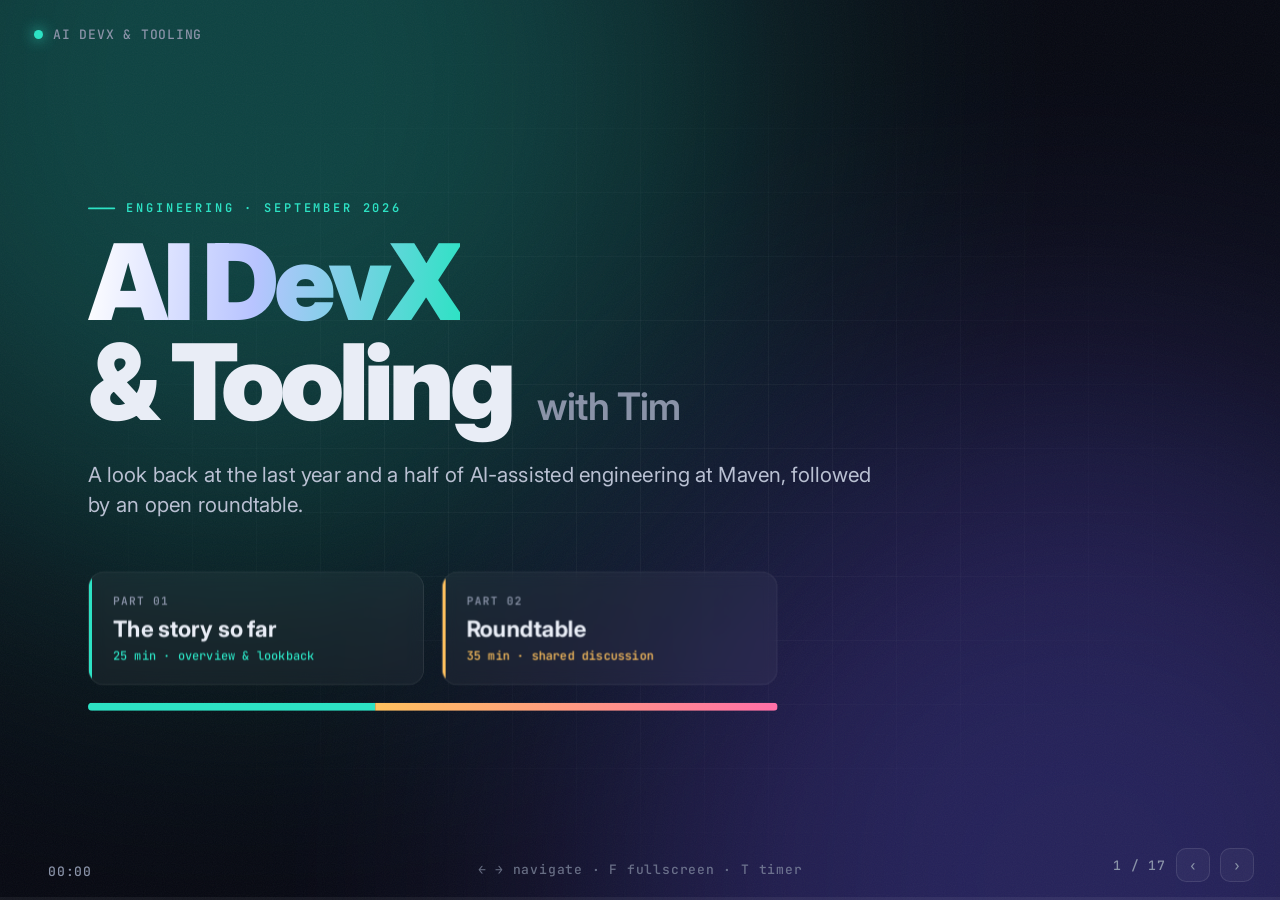
==== AI_Tooling.html @ becac77b "Deck" ====
<!doctype html>
<html lang="en">
<head>
<meta charset="utf-8">
<meta name="viewport" content="width=device-width,initial-scale=1">
<title>AI DevX &amp; Tooling with Tim</title>
<link rel="preconnect" href="https://fonts.googleapis.com">
<link rel="preconnect" href="https://fonts.gstatic.com" crossorigin>
<link href="https://fonts.googleapis.com/css2?family=Inter:wght@400;500;600;700;800;900&family=JetBrains+Mono:wght@400;500;700&display=swap" rel="stylesheet">
<style>
:root{
  --bg:#070912;--panel:rgba(255,255,255,.045);--panel2:rgba(255,255,255,.07);--line:rgba(255,255,255,.1);
  --text:#e9edf6;--muted:#8a93a8;--teal:#2de2c4;--violet:#9d8cff;--amber:#ffc15e;--pink:#ff6fa8;--green:#4ade80;--red:#f87171;
  --mono:'JetBrains Mono',ui-monospace,monospace;
}
*{box-sizing:border-box;margin:0;padding:0}
html,body{height:100%;background:var(--bg);color:var(--text);font-family:Inter,system-ui,sans-serif;overflow:hidden;-webkit-font-smoothing:antialiased}
button{font:inherit;color:inherit;cursor:pointer}

/* ---------- background ---------- */
.bg{position:fixed;inset:0;overflow:hidden;z-index:0;pointer-events:none}
.blob{position:absolute;width:1000px;height:1000px;border-radius:50%;filter:blur(140px);opacity:.3;transition:opacity 1.4s ease}
.b1{top:-420px;left:-260px;background:#1fc8b0;animation:drift1 26s ease-in-out infinite alternate}
.b2{bottom:-480px;right:-300px;background:#6d5cff;animation:drift2 30s ease-in-out infinite alternate}
.b3{top:-420px;right:-260px;background:#ff9f45;opacity:0;animation:drift2 26s ease-in-out infinite alternate}
.b4{bottom:-480px;left:-300px;background:#ff4f93;opacity:0;animation:drift1 30s ease-in-out infinite alternate}
body[data-section=roundtable] .b1,body[data-section=roundtable] .b2{opacity:0}
body[data-section=roundtable] .b3,body[data-section=roundtable] .b4{opacity:.26}
@keyframes drift1{to{transform:translate(260px,180px) scale(1.15)}}
@keyframes drift2{to{transform:translate(-240px,-160px) scale(1.1)}}
.gridbg{position:absolute;inset:0;background-image:linear-gradient(rgba(255,255,255,.035) 1px,transparent 1px),linear-gradient(90deg,rgba(255,255,255,.035) 1px,transparent 1px);background-size:64px 64px;-webkit-mask-image:radial-gradient(ellipse at center,#000 20%,transparent 75%);mask-image:radial-gradient(ellipse at center,#000 20%,transparent 75%)}
.noise{position:absolute;inset:0;opacity:.05;background-image:url("data:image/svg+xml;utf8,<svg xmlns='http://www.w3.org/2000/svg' width='160' height='160'><filter id='n'><feTurbulence type='fractalNoise' baseFrequency='.9' numOctaves='3'/></filter><rect width='100%' height='100%' filter='url(%23n)'/></svg>")}

/* ---------- stage ---------- */
.stage{position:fixed;left:50%;top:50%;width:1600px;height:900px;transform-origin:center;z-index:1}
.slide{position:absolute;inset:0;padding:96px 110px 80px;display:flex;flex-direction:column;opacity:0;pointer-events:none;transform:translateX(50px);transition:opacity .6s ease,transform .7s cubic-bezier(.2,.7,.2,1)}
.slide.past{transform:translateX(-50px)}
.slide.active{opacity:1;pointer-events:auto;transform:none}
.r{opacity:0;transform:translateY(22px);transition:opacity .7s ease,transform .8s cubic-bezier(.2,.7,.2,1);transition-delay:calc(var(--i,0) * 90ms + 120ms)}
.slide.active .r{opacity:1;transform:none}

/* ---------- type ---------- */
.eyebrow{font:600 15px/1 var(--mono);letter-spacing:.22em;text-transform:uppercase;color:var(--teal);margin-bottom:22px;display:flex;align-items:center;gap:14px}
.eyebrow::before{content:"";width:34px;height:2px;background:currentColor;border-radius:2px}
body[data-section=roundtable] .eyebrow{color:var(--amber)}
h1{font-size:132px;font-weight:900;letter-spacing:-.045em;line-height:.95}
h2{font-size:62px;font-weight:800;letter-spacing:-.035em;line-height:1.02}
h3{font-size:24px;font-weight:700;letter-spacing:-.015em;line-height:1.25}
.grad{background:linear-gradient(95deg,#fff 0%,#b8c4ff 45%,var(--teal) 100%);-webkit-background-clip:text;background-clip:text;color:transparent}
.grad-warm{background:linear-gradient(95deg,#fff 0%,#ffd39a 45%,var(--pink) 100%);-webkit-background-clip:text;background-clip:text;color:transparent}
.lede{font-size:26px;line-height:1.45;color:#b9c0d2;max-width:980px}
.muted{color:var(--muted)}
code{font-family:var(--mono);font-size:.88em;background:rgba(45,226,196,.1);color:#9ff5e6;padding:2px 7px;border-radius:6px}
.head{display:flex;justify-content:space-between;align-items:flex-end;gap:40px;margin-bottom:36px}

/* ---------- chrome ---------- */
.chrome{position:fixed;z-index:5;font:500 13px var(--mono);color:var(--muted);letter-spacing:.06em}
.brand{top:26px;left:34px;display:flex;align-items:center;gap:10px}
.brand i{width:9px;height:9px;border-radius:50%;background:var(--teal);box-shadow:0 0 14px var(--teal)}
body[data-section=roundtable] .brand i{background:var(--amber);box-shadow:0 0 14px var(--amber)}
.pill{top:20px;right:30px;padding:8px 14px;border:1px solid var(--line);border-radius:999px;background:rgba(7,9,18,.5);backdrop-filter:blur(8px);transition:opacity .4s}
body[data-section=intro] .pill{opacity:0}
.progress{left:0;right:0;bottom:0;height:3px;background:rgba(255,255,255,.06)}
.progress b{display:block;height:100%;width:0;background:linear-gradient(90deg,var(--teal),var(--violet));transition:width .6s cubic-bezier(.2,.7,.2,1)}
body[data-section=roundtable] .progress b{background:linear-gradient(90deg,var(--amber),var(--pink))}
.nav{right:26px;bottom:18px;display:flex;align-items:center;gap:10px}
.nav button{width:34px;height:34px;border-radius:10px;border:1px solid var(--line);background:rgba(255,255,255,.04);display:grid;place-items:center;transition:background .2s}
.nav button:hover{background:rgba(255,255,255,.12)}
.timer{left:30px;bottom:20px;display:flex;align-items:center;gap:10px;cursor:pointer;user-select:none}
.timer .dot{width:8px;height:8px;border-radius:50%;background:#555}
.timer.running .dot{background:var(--green);box-shadow:0 0 10px var(--green);animation:pulse 1.6s infinite}
.timer.over{color:var(--amber)}
@keyframes pulse{50%{opacity:.35}}
.hint{left:50%;bottom:22px;transform:translateX(-50%);opacity:.7;transition:opacity .6s}
.hint.gone{opacity:0}
.toast{left:50%;top:26px;transform:translate(-50%,-20px);opacity:0;background:#141a2c;border:1px solid var(--line);padding:10px 18px;border-radius:12px;color:var(--text);transition:.35s;pointer-events:none}
.toast.show{opacity:1;transform:translate(-50%,0)}

/* ---------- title ---------- */
.title{justify-content:center}
.title h1{margin-bottom:34px}
.title h1 .with{font-size:.36em;font-weight:600;letter-spacing:-.02em;color:var(--muted);margin-left:14px;white-space:nowrap}
.agenda{display:flex;gap:22px;margin-top:64px}
.agenda .item{flex:0 0 420px;padding:26px 30px;border:1px solid var(--line);border-radius:20px;background:var(--panel);backdrop-filter:blur(10px);position:relative;overflow:hidden}
.agenda .item::after{content:"";position:absolute;left:0;top:0;bottom:0;width:4px;background:var(--teal)}
.agenda .item.warm::after{background:var(--amber)}
.agenda .n{font:600 14px var(--mono);color:var(--muted);letter-spacing:.14em}
.agenda .t{font-size:28px;font-weight:700;margin:10px 0 6px}
.agenda .d{font:500 15px var(--mono);color:var(--teal)}
.agenda .warm .d{color:var(--amber)}
.bar15{display:flex;height:10px;border-radius:99px;overflow:hidden;width:862px;margin-top:22px}
.bar15 span:first-child{flex:25;background:var(--teal)}
.bar15 span:last-child{flex:35;background:linear-gradient(90deg,var(--amber),var(--pink))}

/* ---------- section divider ---------- */
.divider{justify-content:center}
.divider .big{font-size:300px;font-weight:900;letter-spacing:-.06em;line-height:.8;color:transparent;-webkit-text-stroke:2px rgba(255,255,255,.18);position:absolute;right:100px;bottom:70px}
.divider h2{font-size:108px}
.divider .dur{margin-top:30px;display:inline-flex;align-items:center;gap:12px;font:600 18px var(--mono);padding:12px 20px;border-radius:999px;border:1px solid var(--line);background:var(--panel);width:max-content}

/* ---------- timeline ---------- */
.legend{display:flex;gap:26px;font:500 15px var(--mono);color:var(--muted)}
.legend span{display:flex;align-items:center;gap:9px;white-space:nowrap}
.legend i{width:11px;height:11px;border-radius:50%}
.tl{position:relative;height:600px;margin-top:0}
.tl .axis{position:absolute;left:0;right:0;top:300px;height:2px;background:linear-gradient(90deg,var(--teal),var(--violet) 55%,var(--pink));transform:scaleX(0);transform-origin:left;transition:transform 1.4s cubic-bezier(.4,.1,.2,1) .2s;border-radius:2px}
.slide.active .tl .axis{transform:scaleX(1)}
.tl .ev{position:absolute;top:300px;width:0;height:0}
.tl .ev .pt{position:absolute;left:-8px;top:-7px;width:16px;height:16px;border-radius:50%;background:var(--bg);border:3px solid var(--c);box-shadow:0 0 18px var(--c);transform:scale(0);transition:transform .45s cubic-bezier(.3,1.6,.5,1);transition-delay:calc(var(--i)*100ms + 400ms)}
.tl .ev .stem{position:absolute;left:0;width:1px;background:linear-gradient(var(--c),transparent);opacity:0;transition:opacity .4s;transition-delay:calc(var(--i)*100ms + 500ms)}
.tl .ev.up .stem{bottom:8px;background:linear-gradient(transparent,var(--c))}
.tl .ev.down .stem{top:8px}
.tl .card{position:absolute;left:-118px;width:236px;padding:14px 16px;border-radius:14px;background:rgba(13,17,32,.85);border:1px solid var(--line);border-top:2px solid var(--c);opacity:0;transform:translateY(var(--dy));transition:opacity .5s,transform .6s cubic-bezier(.2,.7,.2,1);transition-delay:calc(var(--i)*100ms + 520ms)}
.tl .ev.maven .card{background:linear-gradient(180deg,rgba(45,226,196,.12),rgba(13,17,32,.9));}
.tl .ev.up{--dy:12px}.tl .ev.down{--dy:-12px}
.tl .card .dt{font:500 13px var(--mono);color:var(--c);margin-bottom:6px}
.tl .card .lb{font-size:17px;font-weight:600;line-height:1.3}
.tl .card .sb{font-size:14px;color:var(--muted);margin-top:3px}
.slide.active .tl .pt{transform:scale(1)}
.slide.active .tl .stem{opacity:.8}
.slide.active .tl .card{opacity:1;transform:none}
.tl .yr{position:absolute;top:312px;font:700 14px var(--mono);color:var(--muted);letter-spacing:.1em;opacity:0;transition:opacity .6s 1.2s}
.slide.active .tl .yr{opacity:1}
.tl .yrsep{position:absolute;top:282px;width:2px;height:38px;background:rgba(255,255,255,.35);opacity:0;transition:opacity .6s 1.2s}
.slide.active .tl .yrsep{opacity:1}

/* ---------- stats ---------- */
.stats{display:grid;grid-template-columns:repeat(4,1fr);gap:22px}
.stat{padding:30px 28px 26px;border-radius:22px;background:var(--panel);border:1px solid var(--line);position:relative;overflow:hidden}
.stat::before{content:"";position:absolute;inset:-1px;border-radius:22px;padding:1px;background:linear-gradient(140deg,var(--c,var(--teal)),transparent 45%);-webkit-mask:linear-gradient(#000 0 0) content-box,linear-gradient(#000 0 0);-webkit-mask-composite:xor;mask-composite:exclude;pointer-events:none}
.stat .num{font-size:100px;font-weight:900;letter-spacing:-.05em;line-height:1;color:var(--c,var(--teal))}
.stat .num small{font-size:.55em;font-weight:800;margin-left:2px}
.stat .lbl{font-size:23px;font-weight:600;margin-top:14px;line-height:1.25}
.stat .src{font:500 14px var(--mono);color:var(--muted);margin-top:16px}
.stat.hero{grid-column:span 2;display:flex;flex-direction:column;justify-content:center}
.stat.hero .num{font-size:170px}
.quote{grid-column:span 2;padding:34px 36px;border-radius:22px;background:linear-gradient(135deg,rgba(157,140,255,.16),rgba(45,226,196,.08));border:1px solid rgba(157,140,255,.3);display:flex;flex-direction:column;justify-content:center}
.quote p{font-size:30px;white-space:nowrap;font-weight:700;line-height:1.2;letter-spacing:-.02em}
.quote .src{font:500 14px var(--mono);color:var(--muted);margin-top:16px}

/* ---------- charts ---------- */
.charts{display:grid;grid-template-columns:1fr 1fr;gap:24px;flex:1;min-height:0}
.panel{border-radius:22px;background:var(--panel);border:1px solid var(--line);padding:24px 26px 12px;display:flex;flex-direction:column;min-height:0}
.panel h4{font-size:20px;font-weight:700;display:flex;justify-content:space-between;align-items:center}
.panel h4 .legend{font-size:13px;gap:16px}
.panel svg{width:100%;flex:1;min-height:0;overflow:visible}
.gridline{stroke:rgba(255,255,255,.07)}
.tick{fill:var(--muted);font:500 14px Inter}
.tick.now{fill:#fff;font-weight:700}
.sub{font:600 14px var(--mono);fill:var(--muted)}
.sub.up{fill:var(--green)}.sub.down{fill:var(--red)}.sub.hot{fill:var(--amber)}
.val{fill:#dfe5f2;font:600 13px var(--mono);opacity:0;transition:opacity .5s;transition-delay:calc(var(--d,0ms) + 900ms)}
.slide.active .val{opacity:1}
.bar{transform-box:fill-box;transform-origin:bottom;transform:scaleY(0);transition:transform 1s cubic-bezier(.2,.7,.2,1);transition-delay:calc(var(--d,0ms) + 250ms)}
.slide.active .bar{transform:scaleY(1)}
.line{fill:none;stroke-width:3.5;stroke-linecap:round;stroke-linejoin:round;stroke-dasharray:1;stroke-dashoffset:1;transition:stroke-dashoffset 1.8s cubic-bezier(.4,.1,.2,1) .3s;filter:drop-shadow(0 0 8px currentColor)}
.slide.active .line{stroke-dashoffset:0}
.dot{opacity:0;transition:opacity .4s;transition-delay:calc(var(--d,0ms) + 400ms)}
.slide.active .dot{opacity:1}
.mark{stroke:rgba(255,193,94,.55);stroke-dasharray:4 5}
.markdot{fill:#1d1a12;stroke:var(--amber);stroke-width:1.5}
.marknum{fill:var(--amber);font:700 13px var(--mono)}
.notes{display:flex;flex-wrap:wrap;gap:10px 28px;margin-top:18px;font-size:15px;color:#aeb6c8}
.notes b{display:inline-grid;place-items:center;width:22px;height:22px;border-radius:50%;border:1.5px solid var(--amber);color:var(--amber);font:700 12px var(--mono);margin-right:8px}

/* ---------- tables ---------- */
table{width:100%;border-collapse:separate;border-spacing:0;font-size:17px}
th{font:600 12.5px var(--mono);text-transform:uppercase;letter-spacing:.08em;color:var(--muted);text-align:right;padding:0 14px 14px;vertical-align:bottom;line-height:1.35}
th:first-child,td:first-child{text-align:left}
td{padding:11px 14px;text-align:right;font-family:var(--mono);font-size:16px;border-top:1px solid rgba(255,255,255,.06);position:relative}
td .h{position:absolute;inset:3px 4px;border-radius:7px;background:var(--hc);opacity:var(--ho);z-index:-1}
tbody tr{opacity:0;transform:translateX(-12px);transition:.5s;transition-delay:calc(var(--i)*55ms + 300ms)}
.slide.active tbody tr{opacity:1;transform:none}
tbody tr:last-child td{font-weight:700;color:#fff}
tbody tr:hover td{background:rgba(255,255,255,.035)}
.tag{font:600 11px var(--mono);padding:3px 8px;border-radius:99px;margin-left:10px;background:rgba(255,193,94,.14);color:var(--amber);white-space:nowrap}
.tbl{isolation:isolate}
.foot{margin-top:18px;font-size:15px;color:var(--muted);line-height:1.6}
.foot sup,th sup{color:var(--teal)}
.pos{color:var(--green)}.neg{color:var(--red)}

/* ---------- pillars ---------- */
.pillars{display:grid;grid-template-columns:repeat(3,1fr);gap:24px;flex:1}
.pillar{border-radius:24px;padding:34px 32px;background:var(--panel);border:1px solid var(--line);position:relative;overflow:hidden}
.pillar .ic{width:58px;height:58px;border-radius:16px;display:grid;place-items:center;background:color-mix(in srgb,var(--c) 16%,transparent);color:var(--c);margin-bottom:24px}
.pillar .pn{position:absolute;top:22px;right:28px;font:800 64px Inter;letter-spacing:-.04em;color:rgba(255,255,255,.05)}
.pillar h3{font-size:27px;margin-bottom:22px;min-height:68px}
.pillar ul{list-style:none;display:flex;flex-direction:column;gap:16px}
.pillar li{font-size:19px;line-height:1.45;color:#c3cadb;padding-left:26px;position:relative}
.pillar li::before{content:"";position:absolute;left:2px;top:10px;width:9px;height:9px;border-radius:3px;background:var(--c);transform:rotate(45deg)}
.pillar::after{content:"";position:absolute;left:0;right:0;top:0;height:3px;background:var(--c)}

/* ---------- next ---------- */
.next{display:grid;grid-template-columns:1.05fr 1fr 1fr;gap:24px;min-height:440px;margin-top:20px}
.ncard{border-radius:24px;padding:34px 32px;background:var(--panel);border:1px solid var(--line);display:flex;flex-direction:column;position:relative;overflow:hidden}
.ncard .k{font:600 13px var(--mono);letter-spacing:.16em;text-transform:uppercase;color:var(--c)}
.ncard h3{font-size:31px;margin:14px 0 18px}
.ncard p{font-size:19px;line-height:1.5;color:#c3cadb}
.chips{display:flex;flex-wrap:wrap;gap:10px;margin-top:22px}
.chip{font-size:15px;padding:8px 13px;border-radius:99px;background:rgba(255,255,255,.06);border:1px solid var(--line)}
.ncard .glow{position:absolute;width:320px;height:320px;border-radius:50%;background:var(--c);filter:blur(110px);opacity:.16;right:-120px;bottom:-140px}
.ask{margin-top:auto;padding:16px 18px;border-radius:14px;background:rgba(255,193,94,.1);border:1px dashed rgba(255,193,94,.5);font-size:16px;color:#ffdca3;display:flex;gap:12px;align-items:center}

/* ---------- workflow ---------- */
.wf{position:relative;height:560px;margin-top:4px}
.wf svg{position:absolute;inset:0;overflow:visible;opacity:0;transition:opacity .8s ease .7s}
.slide.active .wf svg{opacity:1}
.wf .flow{fill:none;stroke-width:2.5;stroke-dasharray:7 8;animation:flow 1s linear infinite}
@keyframes flow{to{stroke-dashoffset:-15}}
.wf .region{position:absolute;left:450px;top:22px;width:462px;height:390px;border:1.5px dashed rgba(45,226,196,.4);border-radius:28px;background:rgba(45,226,196,.04)}
.wf .region .rl{position:absolute;top:-14px;left:24px;font:600 12px var(--mono);letter-spacing:.12em;text-transform:uppercase;color:var(--teal);background:#0a1517;border:1px solid rgba(45,226,196,.4);padding:5px 11px;border-radius:99px}
.wf .node{position:absolute;width:190px;height:180px;padding:18px;border-radius:18px;background:rgba(13,17,32,.94);border:1px solid var(--line);border-top:3px solid var(--c);box-shadow:0 10px 40px -10px color-mix(in srgb,var(--c) 35%,transparent)}
.wf .node .k{font:600 12px var(--mono);letter-spacing:.14em;color:var(--c)}
.wf .node h3{font-size:24px;margin:6px 0}
.wf .node p{font-size:14.5px;color:#aeb6c8;line-height:1.4}
.wf .node .badge{position:absolute;top:-13px;right:14px;font:600 11px var(--mono);padding:4px 9px;border-radius:99px;background:#1d1a12;border:1px solid var(--amber);color:var(--amber)}
.wf .spec{width:170px;border-top-width:1px;border-radius:12px 34px 12px 12px;background:linear-gradient(160deg,rgba(157,140,255,.18),rgba(13,17,32,.94) 60%)}
.wf .iter{width:190px;height:74px;border-radius:999px;padding:12px 22px;text-align:center;border-top-width:1px;border-color:rgba(255,193,94,.5)}
.wf .iter h3{font-size:21px;margin:3px 0 0}
.wf .fb{position:absolute;top:490px;left:680px;transform:translateX(-50%);font:600 13px var(--mono);color:var(--amber);background:#15110a;border:1px solid rgba(255,193,94,.4);padding:6px 13px;border-radius:99px;white-space:nowrap}
.wf .fb.r{transform:translate(-50%,22px)}
.slide.active .wf .fb.r{transform:translateX(-50%)}

/* ---------- garbage in, garbage out ---------- */
.gigo{display:flex;flex-direction:column;gap:28px;margin-top:20px}
.gigo .row{display:grid;grid-template-columns:230px 1fr 110px 1fr 110px 1fr;align-items:center;padding:44px 36px;border-radius:24px;border:1px solid color-mix(in srgb,var(--c) 35%,transparent);background:linear-gradient(90deg,color-mix(in srgb,var(--c) 11%,transparent),rgba(255,255,255,.02) 60%)}
.gigo .lab{font:600 13px var(--mono);letter-spacing:.14em;text-transform:uppercase;color:var(--c)}
.gigo .lab b{display:block;font:800 30px Inter;letter-spacing:-.02em;color:var(--text);text-transform:none;margin-top:8px}
.gigo .em{text-align:center}
.gigo .em span{font-size:112px;line-height:1;display:inline-block}
.gigo .em small{display:block;font:500 15px var(--mono);color:#aeb6c8;margin-top:12px}
.gigo .bot span{animation:bob 2.2s ease-in-out infinite}
.gigo .row.good .out span{animation:launch 2.4s ease-in-out infinite}
.gigo .row.bad .out span{animation:wobble 2.6s ease-in-out infinite}
@keyframes bob{50%{transform:translateY(-10px)}}
@keyframes launch{0%,100%{transform:translate(0,0) rotate(0)}50%{transform:translate(8px,-14px) rotate(-6deg)}}
@keyframes wobble{0%,100%{transform:rotate(0)}25%{transform:rotate(-7deg)}75%{transform:rotate(7deg)}}
.gigo .arr{height:3px;margin:0 14px 34px;position:relative;background:repeating-linear-gradient(90deg,var(--c) 0 8px,transparent 8px 16px);background-size:16px 3px;animation:march .6s linear infinite}
.gigo .arr::after{content:"";position:absolute;right:-4px;top:-6px;border:7.5px solid transparent;border-left:11px solid var(--c);border-right:0}
@keyframes march{to{background-position:16px 0}}

/* ---------- poll ---------- */
.poll{justify-content:center}
.hand{font-size:120px;display:inline-block;transform-origin:70% 90%;animation:wave 2.4s ease-in-out infinite}
@keyframes wave{0%,60%,100%{transform:rotate(0)}10%,30%{transform:rotate(14deg)}20%,40%{transform:rotate(-8deg)}}
.poll h2{font-size:84px;margin-top:24px;max-width:1250px}

/* ---------- tools ---------- */
.tools{display:grid;grid-template-columns:1fr 420px;gap:40px;flex:1;min-height:0}
.cloud{display:flex;flex-wrap:wrap;gap:14px;align-content:flex-start}
.tool{display:flex;align-items:center;gap:12px;padding:14px 20px;border-radius:16px;background:var(--panel);border:1px solid var(--line);font-size:20px;font-weight:600;transition:transform .15s,background .2s,border-color .2s;user-select:none}
.tool:hover{transform:translateY(-2px);background:var(--panel2)}
.tool .cnt{font:700 15px var(--mono);min-width:30px;height:30px;border-radius:9px;display:grid;place-items:center;background:rgba(255,255,255,.08);color:var(--muted);padding:0 8px}
.tool.on{border-color:rgba(255,193,94,.55);background:rgba(255,193,94,.08)}
.tool.on .cnt{background:var(--amber);color:#1a1405}
.tool.bump{animation:bump .3s}
@keyframes bump{50%{transform:scale(1.08)}}
.addrow{display:flex;gap:10px;margin-top:22px}
input[type=text],textarea{background:rgba(255,255,255,.05);border:1px solid var(--line);border-radius:12px;padding:13px 16px;color:var(--text);font:500 17px Inter;outline:none;transition:border-color .2s}
input[type=text]:focus,textarea:focus{border-color:var(--amber)}
.btn{padding:12px 18px;border-radius:12px;border:1px solid var(--line);background:rgba(255,255,255,.07);font-weight:600;font-size:15px}
.btn:hover{background:rgba(255,255,255,.14)}
.btn.primary{background:var(--amber);color:#1a1405;border-color:transparent}
.prompts{display:flex;flex-direction:column;gap:14px}
.prompt{padding:20px 22px;border-radius:18px;background:var(--panel);border:1px solid var(--line);font-size:19px;line-height:1.4}
.prompt span{display:block;font:600 12px var(--mono);letter-spacing:.14em;color:var(--amber);margin-bottom:8px;text-transform:uppercase}
.small{font:500 13px var(--mono);color:var(--muted);margin-top:14px}

/* ---------- retro ---------- */
.retro{display:grid;grid-template-columns:repeat(3,1fr);gap:18px;flex:1;min-height:0}
.col{border-radius:20px;background:var(--panel);border:1px solid var(--line);display:flex;flex-direction:column;min-height:0;overflow:hidden}
.col header{padding:18px 20px 14px;border-bottom:1px solid var(--line);display:flex;align-items:center;gap:12px}
.col header .e{width:38px;height:38px;border-radius:11px;display:grid;place-items:center;background:color-mix(in srgb,var(--c) 18%,transparent);font-size:19px}
.col header h3{font-size:20px}
.col header p{font-size:13px;color:var(--muted);margin-top:2px}
.col header .n{margin-left:auto;font:700 14px var(--mono);color:var(--c)}
.notelist{flex:1;overflow:auto;padding:14px;display:flex;flex-direction:column;gap:10px}
.note{padding:12px 36px 12px 14px;border-radius:12px;background:color-mix(in srgb,var(--c) 12%,rgba(255,255,255,.03));border-left:3px solid var(--c);font-size:16px;line-height:1.4;position:relative;animation:pop .3s cubic-bezier(.3,1.5,.5,1)}
.note button{position:absolute;right:8px;top:8px;width:22px;height:22px;border:0;border-radius:6px;background:transparent;color:var(--muted);opacity:0}
.note:hover button{opacity:1}
.note button:hover{background:rgba(255,255,255,.1)}
@keyframes pop{from{transform:scale(.9);opacity:0}}
.col textarea{margin:0 14px 14px;resize:none;height:54px;font-size:15px}
.retrobar{display:flex;gap:10px;align-items:center}

/* ---------- close ---------- */
.close{justify-content:center;align-items:center;text-align:center}
.close h1{font-size:150px}
</style>
</head>
<body data-section="intro">
<div class="bg"><div class="blob b1"></div><div class="blob b2"></div><div class="blob b3"></div><div class="blob b4"></div><div class="gridbg"></div><div class="noise"></div></div>

<div class="chrome brand"><i></i>AI DEVX &amp; TOOLING</div>
<div class="chrome pill" id="pill"></div>
<div class="chrome timer" id="timer" title="Click or press T to start/pause · R to reset"><span class="dot"></span><span id="tval">00:00</span></div>
<div class="chrome hint" id="hint">← → navigate · F fullscreen · T timer</div>
<div class="chrome nav"><span id="count">1 / 1</span><button id="prev" aria-label="Previous">‹</button><button id="next" aria-label="Next">›</button></div>
<div class="chrome progress"><b id="prog"></b></div>
<div class="chrome toast" id="toast"></div>

<main class="stage" id="stage">

<!-- 1. Title -->
<section class="slide title" data-section="intro">
  <div class="eyebrow r">Engineering · September 2026</div>
  <h1 class="r" style="--i:1"><span class="grad">AI DevX</span><br>&amp; Tooling <span class="with">with Tim</span></h1>
  <p class="lede r" style="--i:2">A look back at the last year and a half of AI-assisted engineering at Maven, followed by an open roundtable.</p>
  <div class="agenda">
    <div class="item r" style="--i:3"><div class="n">PART 01</div><div class="t">The story so far</div><div class="d">25 min · overview &amp; lookback</div></div>
    <div class="item warm r" style="--i:4"><div class="n">PART 02</div><div class="t">Roundtable</div><div class="d">35 min · shared discussion</div></div>
  </div>
  <div class="bar15 r" style="--i:5"><span></span><span></span></div>
</section>

<!-- 2. Divider -->
<section class="slide divider" data-section="lookback">
  <div class="big r" style="--i:0">01</div>
  <div class="eyebrow r">Part one</div>
  <h2 class="r" style="--i:1"><span class="grad">The story</span><br>so far</h2>
  <div class="dur r" style="--i:2">⏱ 25 minutes · quick overview</div>
</section>

<!-- 3. Timeline -->
<section class="slide" data-section="lookback">
  <div class="head">
    <div><div class="eyebrow r">A quick timeline</div><h2 class="r" style="--i:1">15 months of <span class="grad">AI development</span></h2></div>
    <div class="legend r" style="--i:2"><span><i style="background:var(--teal)"></i>At Maven</span><span><i style="background:var(--violet)"></i>Model &amp; tool releases</span></div>
  </div>
  <div class="tl" id="tl"><div class="axis"></div></div>
</section>

<!-- 4. Highlights -->
<section class="slide" data-section="lookback">
  <div class="head"><div><div class="eyebrow r">The view from web</div><h2 class="r" style="--i:1">Highlights</h2></div></div>
  <div class="stats">
    <div class="stat hero r" style="--i:2;--c:var(--amber)"><div class="num"><span data-count="4.1" data-dec="1">0</span><small>×</small></div><div class="lbl">more code per reviewer</div><div class="src">6,788 → 27,665 changed lines per reviewer · 2024 Q1 → 2026 Q3</div></div>
    <div class="stat r" style="--i:3"><div class="num"><span data-count="2.3" data-dec="1">0</span><small>×</small></div><div class="lbl">more contributors to web</div><div class="src">37 → 86 authors / quarter</div></div>
    <div class="stat r" style="--i:4;--c:var(--violet)"><div class="num"><span data-count="1.8" data-dec="1">0</span><small>×</small></div><div class="lbl">more commits per author</div><div class="src">20 → 36 / quarter</div></div>
    <div class="quote r" style="--i:5"><p>New authors are <span class="grad">not web engineers</span></p><div class="src">Contributors are coming from across PED: backend, fullstack, EMs, PMs, and designers.</div></div>
    <div class="stat r" style="--i:6;--c:var(--pink)"><div class="num"><span data-count="1.7" data-dec="1">0</span><small>×</small></div><div class="lbl">larger diffs per commit</div><div class="src">178 → 304 changed lines</div></div>
    <div class="stat r" style="--i:7;--c:#7cc4ff"><div class="num"><span data-count="2.2" data-dec="1">0</span><small>×</small></div><div class="lbl">larger codebase than 2025 Q1</div><div class="src">596k → 1.32M lines</div></div>
  </div>
</section>

<!-- 5. Reviewer charts -->
<section class="slide" data-section="lookback">
  <div class="head"><div><div class="eyebrow r">The view from web</div><h2 class="r" style="--i:1">Acceleration began <span class="grad">Nov. 2025</span></h2></div></div>
  <div class="charts">
    <div class="panel r" style="--i:2"><h4>Authors vs. qualified reviewers<span class="legend"><span><i style="background:var(--teal)"></i>Authors</span><span><i style="background:var(--violet)"></i>Reviewers</span></span></h4><svg id="c-people"></svg></div>
    <div class="panel r" style="--i:3"><h4>Lines to review, per reviewer, per workday</h4><svg id="c-perday"></svg></div>
  </div>
  <div class="notes r" style="--i:4"><span><b>1</b>Cursor enabled at Maven</span><span><b>2</b>Contractors introduced · Sonnet 4.5, Cursor 2.0, Bugbot enabled at Maven</span></div>
</section>

<!-- 7. Volume chart -->
<section class="slide" data-section="lookback">
  <div class="head"><div><div class="eyebrow r">The view from web</div><h2 class="r" style="--i:1">Volume of change <span class="grad">is compounding</span></h2></div>
    <div class="legend r" style="--i:2"><span><i style="background:var(--teal)"></i>Total changed lines / quarter</span><span><i style="background:var(--violet)"></i>Total LOC</span></div></div>
  <div class="panel r" style="--i:3;flex:1"><svg id="c-volume"></svg></div>
  <div class="notes r" style="--i:4"><span><b>1</b>3-month holiday deploy freeze</span><span><b>2</b>Post-freeze catch-up · Cursor enabled</span><span><b>3</b>Contractors · Sonnet 4.5 · Cursor 2.0 · Bugbot</span></div>
</section>

<!-- 8. Volume table -->
<section class="slide" data-section="lookback">
  <div class="head"><div><div class="eyebrow r">The view from web</div><h2 class="r" style="--i:1">By the numbers</h2></div></div>
  <div class="tbl r" style="--i:2" id="t-volume"></div>
  <div class="foot r" style="--i:3"><sup>1</sup> Changed lines are additions plus deletions, not the net delta, which better represents the volume of incoming changes. Lockfile changes are excluded. &nbsp;·&nbsp; 2025 Q1 was the 3-month holiday deploy freeze; 2025 Q2 was “catching up” after the freeze.</div>
</section>

<!-- 9. Focus -->
<section class="slide" data-section="lookback">
  <div class="head"><div><div class="eyebrow r">What have we been focused on so far?</div><h2 class="r" style="--i:1">Where we’ve been investing</h2></div></div>
  <div class="pillars">
    <div class="pillar r" style="--i:2;--c:var(--teal)"><div class="pn">01</div>
      <div class="ic"><svg width="28" height="28" viewBox="0 0 24 24" fill="none" stroke="currentColor" stroke-width="2" stroke-linecap="round" stroke-linejoin="round"><path d="M4 19.5A2.5 2.5 0 0 1 6.5 17H20"/><path d="M6.5 2H20v20H6.5A2.5 2.5 0 0 1 4 19.5v-15A2.5 2.5 0 0 1 6.5 2z"/></svg></div>
      <h3>Making context &amp; standards accessible to everyone</h3>
      <ul><li>Self-serve troubleshooting with RAG AI and <code>@help-engineering-bot</code></li><li>Documentation standards in Confluence and Backstage TechDocs, plus MCP connectors</li><li>Automatic code reviews with Bugbot, Security Reviewers, and Standards Enforcer</li></ul></div>
    <div class="pillar r" style="--i:3;--c:var(--violet)"><div class="pn">02</div>
      <div class="ic"><svg width="28" height="28" viewBox="0 0 24 24" fill="none" stroke="currentColor" stroke-width="2" stroke-linecap="round" stroke-linejoin="round"><path d="M12 2l2.4 7.4H22l-6.2 4.5 2.4 7.4L12 16.8l-6.2 4.5 2.4-7.4L2 9.4h7.6z"/></svg></div>
      <h3>Improved quality for generated code</h3>
      <ul><li>Skills, rules, and context written with best-known LLM practices in mind</li><li>Automatic self-validation with LLM-friendly instructions</li><li>Extreme code quality enforcement: linting, dead code detection, visual regression testing</li></ul></div>
    <div class="pillar r" style="--i:4;--c:var(--amber)"><div class="pn">03</div>
      <div class="ic"><svg width="28" height="28" viewBox="0 0 24 24" fill="none" stroke="currentColor" stroke-width="2" stroke-linecap="round" stroke-linejoin="round"><path d="M13 2L3 14h9l-1 8 10-12h-9l1-8z"/></svg></div>
      <h3>Scaling up to handle increased volume &amp; velocity</h3>
      <ul><li>Faster local execution with a Rust-based toolchain</li><li>Reduced cost with smarter model defaults and education on model/effort behavior</li><li>Automatic code reviewer assignment and notification</li></ul></div>
  </div>
</section>

<!-- 10. Next -->
<section class="slide" data-section="lookback">
  <div class="head"><div><div class="eyebrow r">What’s coming next?</div><h2 class="r" style="--i:1">Changing <span class="grad">the way we work</span></h2></div></div>
  <div class="next">
    <div class="ncard r" style="--i:2;--c:var(--teal)"><div class="glow"></div><div class="k">AI Ops &amp; Automation</div><h3>Let the robots do the chores</h3>
      <div class="chips"><span class="chip">Merge conflict resolution</span><span class="chip">Greenkeeping dependencies</span><span class="chip">Automated self-review</span><span class="chip">Policy enforcement</span><span class="chip">Proactive remediation</span><span class="chip">Vulnerability analysis</span></div></div>
    <div class="ncard r" style="--i:3;--c:var(--violet)"><div class="glow"></div><div class="k">Spec-driven development</div><h3>Plan first, then generate</h3>
      <p>Tools that improve feature planning with specification artifacts, making AI implementations more predictable, accurate, and trustworthy.</p>
      <div class="ask" style="margin-top:28px">✋ <span>Quick poll coming up…</span></div></div>
    <div class="ncard r" style="--i:4;--c:var(--amber)"><div class="glow"></div><div class="k">Maven Context &amp; Backstage MCP</div><h3>All of Maven’s knowledge, in your AI client</h3>
      <p>Giving your AI clients access to every Maven knowledge source for better feature planning, better skill writing, and better token efficiency.</p></div>
  </div>
</section>

<!-- 11. Poll -->
<section class="slide poll" data-section="lookback">
  <div class="eyebrow r">Raise your hands</div>
  <div class="hand r" style="--i:1">✋</div>
  <h2 class="r" style="--i:2">Do you <span class="grad">generate a plan</span> before making changes?</h2>
</section>

<section class="slide poll" data-section="lookback">
  <div class="eyebrow r">Raise your hands</div>
  <div class="hand r" style="--i:1">✋</div>
  <h2 class="r" style="--i:2">Do you use <span class="grad">grilling</span> when creating a plan?</h2>
</section>

<!-- Spec-driven workflow -->
<section class="slide" data-section="lookback">
  <div class="head"><div><div class="eyebrow r">Spec-driven development</div><h2 class="r" style="--i:1">The spec-driven <span class="grad">agentic loop</span></h2></div>
    <div class="legend r" style="--i:2"><span><i style="background:var(--teal)"></i>Forward flow</span><span><i style="background:var(--amber)"></i>Feedback loop</span></div></div>
  <div class="wf">
    <svg viewBox="0 0 1380 560" width="1380" height="560">
      <defs>
        <marker id="ah-t" viewBox="0 0 10 10" refX="8" refY="5" markerWidth="7" markerHeight="7" orient="auto"><path d="M0,0L10,5L0,10z" fill="#2de2c4"/></marker>
        <marker id="ah-a" viewBox="0 0 10 10" refX="8" refY="5" markerWidth="7" markerHeight="7" orient="auto"><path d="M0,0L10,5L0,10z" fill="#ffc15e"/></marker>
        <filter id="glow"><feGaussianBlur stdDeviation="3"/><feMerge><feMergeNode/><feMergeNode in="SourceGraphic"/></feMerge></filter>
      </defs>
      <path id="wf1" class="flow" d="M174,300L216,300" stroke="#2de2c4" marker-end="url(#ah-t)"/>
      <path id="wf2" class="flow" d="M416,300L458,300" stroke="#2de2c4" marker-end="url(#ah-t)"/>
      <path id="wf3" class="flow" d="M658,300L700,300" stroke="#2de2c4" marker-end="url(#ah-t)"/>
      <path id="wf4" class="flow" d="M900,300L942,300" stroke="#2de2c4" marker-end="url(#ah-t)"/>
      <path id="wf8" class="flow" d="M1142,300L1184,300" stroke="#2de2c4" marker-end="url(#ah-t)"/>
      <path id="wf5" class="flow" d="M801,206C801,150 800,97 779,97" stroke="#ffc15e" marker-end="url(#ah-a)"/>
      <path id="wf6" class="flow" d="M581,97C565,97 559,150 559,204" stroke="#ffc15e" marker-end="url(#ah-a)"/>
      <path id="wf7" class="flow" d="M1043,394L1043,475Q1043,505 1013,505L347,505Q317,505 317,475L317,398" stroke="#ffc15e" marker-end="url(#ah-a)" opacity=".7"/>
      <g filter="url(#glow)">
        <circle r="5" fill="#2de2c4" opacity="0"><animateMotion dur="3s" begin="0s" repeatCount="indefinite" keyPoints="0;1;1" keyTimes="0;.33;1" calcMode="linear"><mpath href="#wf3"/></animateMotion><animate attributeName="opacity" values="1;1;0;0" keyTimes="0;.33;.34;1" dur="3s" begin="0s" repeatCount="indefinite"/></circle>
        <circle r="5" fill="#ffc15e" opacity="0"><animateMotion dur="3s" begin="1s" repeatCount="indefinite" keyPoints="0;1;1" keyTimes="0;.33;1" calcMode="linear"><mpath href="#wf5"/></animateMotion><animate attributeName="opacity" values="1;1;0;0" keyTimes="0;.33;.34;1" dur="3s" begin="1s" repeatCount="indefinite"/></circle>
        <circle r="5" fill="#ffc15e" opacity="0"><animateMotion dur="3s" begin="2s" repeatCount="indefinite" keyPoints="0;1;1" keyTimes="0;.33;1" calcMode="linear"><mpath href="#wf6"/></animateMotion><animate attributeName="opacity" values="1;1;0;0" keyTimes="0;.33;.34;1" dur="3s" begin="2s" repeatCount="indefinite"/></circle>
        <circle r="4" fill="#ffc15e" opacity=".8"><animateMotion dur="7s" repeatCount="indefinite"><mpath href="#wf7"/></animateMotion></circle>
      </g>
    </svg>
    <div class="region r" style="--i:4"><span class="rl">Agentic loop · runs until clean</span></div>
    <div class="node spec r" style="--i:2;--c:var(--violet);left:0;top:210px"><div class="k">INPUT</div><h3>Spec</h3><p>Define requirements &amp; write artifacts</p></div>
    <div class="node r" style="--i:3;--c:var(--violet);left:222px;top:210px"><span class="badge">Human checkpoint</span><div class="k">01</div><h3>Plan</h3><p>Agent drafts a plan from the spec; you approve it before any code</p></div>
    <div class="node r" style="--i:5;--c:var(--teal);left:464px;top:210px"><div class="k">02</div><h3>Implement</h3><p>Agent writes code against the approved plan</p></div>
    <div class="node r" style="--i:6;--c:var(--teal);left:706px;top:210px"><div class="k">03</div><h3>Review</h3><p>Tests, lint, visual regression &amp; self-review</p></div>
    <div class="node iter r" style="--i:7;--c:var(--amber);left:585px;top:60px"><div class="k">04 · ↻</div><h3>Iterate</h3></div>
    <div class="node r" style="--i:8;--c:var(--pink);left:948px;top:210px"><span class="badge">Human checkpoint</span><div class="k">05</div><h3>Validate</h3><p>You confirm the result meets the spec’s acceptance criteria</p></div>
    <div class="node r" style="--i:9;--c:var(--green);left:1190px;top:210px"><div class="k">06</div><h3>Merge &amp; deploy</h3><p>Ship it to production</p></div>
    <div class="fb r" style="--i:10">Validation fails → refine the spec &amp; re-plan</div>
  </div>
</section>

<!-- Garbage in, garbage out -->
<section class="slide" data-section="lookback">
  <div class="head"><div><div class="eyebrow r">Spec-driven development</div><h2 class="r" style="--i:1">Everything depends on writing a <span class="grad">great spec</span></h2>
    <p class="lede r" style="--i:2;margin-top:14px">Garbage in, garbage out.</p></div></div>
  <div class="gigo">
    <div class="row bad r" style="--i:3;--c:var(--red)">
      <div class="lab">Vague spec<b>Garbage out</b></div>
      <div class="em"><span>🗑️</span><small>“Make it better”</small></div><div class="arr"></div>
      <div class="em bot"><span>🤖</span><small>Agent guesses</small></div><div class="arr"></div>
      <div class="em out"><span>💩</span><small>Rework &amp; churn</small></div>
    </div>
    <div class="row good r" style="--i:5;--c:var(--green)">
      <div class="lab">Great spec<b>Great code out</b></div>
      <div class="em"><span>📝</span><small>Clear requirements</small></div><div class="arr"></div>
      <div class="em bot"><span>🤖</span><small>Agent executes</small></div><div class="arr"></div>
      <div class="em out"><span>🚀</span><small>Right the first time</small></div>
    </div>
  </div>
</section>

<!-- 12. Divider -->
<section class="slide divider" data-section="roundtable">
  <div class="big r">02</div>
  <div class="eyebrow r">Part two</div>
  <h2 class="r" style="--i:1"><span class="grad-warm">Roundtable</span></h2>
  <p class="lede r" style="--i:2;margin-top:24px">Open floor. What’s working, what isn’t, and what should we try next?</p>
  <div class="dur r" style="--i:3">⏱ 35 minutes · shared discussion</div>
</section>

<!-- 13. Tools -->
<section class="slide" data-section="roundtable">
  <div class="head"><div><div class="eyebrow r">Show of hands</div><h2 class="r" style="--i:1">What tools are <span class="grad-warm">YOU</span> using?</h2></div></div>
  <div class="tools">
    <div class="r" style="--i:2">
      <div class="cloud" id="cloud"></div>
      <div class="addrow"><input type="text" id="newtool" placeholder="Add a tool…" style="flex:1;max-width:420px"><button class="btn primary" id="addtool">Add</button></div>
      <div class="small">Click a tool to +1 · shift-click to −1 · alt-click to remove</div>
    </div>
    <div class="prompts">
      <div class="prompt r" style="--i:3"><span>Daily driver</span>What’s in your everyday loop, and for which kinds of tasks?</div>
      <div class="prompt r" style="--i:4"><span>Tried &amp; dropped</span>What did you try that didn’t stick? Why not?</div>
      <div class="prompt r" style="--i:5"><span>Hidden gems</span>Any skills, MCP servers, or workflows the rest of us should steal?</div>
      <div class="prompt r" style="--i:6"><span>Wishlist</span>What do you wish existed, or worked better?</div>
    </div>
  </div>
</section>

<!-- 14. Retro -->
<section class="slide" data-section="roundtable">
  <div class="head"><div><div class="eyebrow r">Retro format</div><h2 class="r" style="--i:1">Let’s <span class="grad-warm">retro</span> the last year</h2></div>
    <div class="retrobar r" style="--i:2"><button class="btn" id="copymd">Copy notes (Markdown)</button><button class="btn" id="dlmd">Download .md</button><button class="btn" id="clear">Clear</button></div></div>
  <div class="retro" id="retro"></div>
</section>

<!-- 15. Close -->
<section class="slide close" data-section="roundtable">
  <div class="eyebrow r" style="justify-content:center">AI DevX &amp; Tooling with Tim</div>
  <h1 class="r" style="--i:1"><span class="grad-warm">Thank you</span></h1>
  <p class="lede r" style="--i:2;margin:30px auto 0">Questions, ideas, and hot takes are always welcome.</p>
</section>

</main>

<script>
/* ================= data ================= */
const Q=['24 Q1','24 Q2','24 Q3','24 Q4','25 Q1','25 Q2','25 Q3','25 Q4','26 Q1','26 Q2','26 Q3'];
const QL=Q.map(q=>'20'+q);
const R={authors:[37,45,40,41,36,41,47,60,67,77,86],reviewers:[20,20,21,22,23,23,21,21,23,22,20],ratio:[1.9,2.3,1.9,1.9,1.6,1.8,2.2,2.9,2.9,3.5,4.3],commits:[36,40,43,53,29,46,47,42,43,66,81],lines:[6788,9409,10970,14135,6212,11577,13489,11375,19649,20999,27665],perDay:[113,157,183,236,104,193,225,190,327,350,461]};
const V={authors:[44,52,47,50,43,49,56,74,82,98,104],commits:[880,936,1128,1250,731,1176,1288,1406,1968,2744,3744],cg:[null,6,21,11,-42,61,10,9,40,39,36],avg:[20,18,24,25,17,24,23,19,24,28,36],lpc:[178,229,229,267,238,245,267,229,302,268,304],lpa:[3551,4134,5477,6756,4016,5837,6021,4369,7394,7454,10887],total:[156242,214980,257425,337796,172717,286022,337223,323284,606346,730465,1132242],tg:[null,38,20,31,-49,66,18,-4,88,20,55],loc:[445034,505366,571704,577544,595853,597768,639645,751932,810420,1044758,1323216],lg:[null,14,13,1,3,0,7,18,8,29,27]};
const TL=[
 ['Apr 24, 2025','Cursor officially enabled at Maven','m'],
 ['Aug 7, 2025','GPT-5','r'],
 ['Sep 25, 2025','Sonnet 4.5','r'],
 ['Oct 29, 2025','Cursor 2.0','r','Multi-agent support'],
 ['Nov 6, 2025','Bugbot enabled at Maven','m'],
 ['Nov 7, 2025','@help-engineering-bot released','m'],
 ['Nov 24, 2025','Opus 4.5','r'],
 ['Feb 17, 2026','Sonnet 4.6','r'],
 ['Mar 5, 2026','GPT-5.4','r'],
 ['Mar 31, 2026','Claude rolled out to Maven','m'],
 ['Jul 9, 2026','GPT-5.6','r'],
 ['Jul 24, 2026','Opus 5','r'],
 ['Sep 3, 2026','GPT-6 Astra','r'],
 ['Sep 22, 2026','Opus 5.5 & GPT-6 Luna / Sol','r'],
];
const fmt=n=>n.toLocaleString('en-US');
const k=v=>v>=1e6?(v/1e6).toFixed(2).replace(/0$/,'')+'M':v===0?'0':Math.round(v/1e3)+'k';

/* ================= timeline ================= */
(()=>{
  const tl=document.getElementById('tl'),W=1380,pad=118,step=(W-pad*2)/(TL.length-1);
  const stems=[46,46,178,178];
  TL.forEach(([d,l,t,s],i)=>{
    const up=i%2===0,len=stems[i%4],x=pad+i*step;
    const ev=document.createElement('div');
    ev.className=`ev ${up?'up':'down'} ${t==='m'?'maven':''}`;
    ev.style.cssText=`left:${x}px;--i:${i};--c:${t==='m'?'var(--teal)':'var(--violet)'}`;
    ev.innerHTML=`<div class="pt"></div><div class="stem" style="height:${len-8}px"></div>
      <div class="card" style="${up?`bottom:${len}px`:`top:${len}px`}"><div class="dt">${d}</div><div class="lb">${l}</div>${s?`<div class="sb">${s}</div>`:''}</div>`;
    tl.appendChild(ev);
  });
  const sep=pad+(TL.findIndex(([d])=>d.includes('2026'))-.5)*step;
  tl.insertAdjacentHTML('beforeend',`<div class="yr" style="left:0">2025</div><div class="yrsep" style="left:${sep}px"></div><div class="yr" style="left:${sep+12}px">2026 →</div>`);
})();

/* ================= charts ================= */
const NS='http://www.w3.org/2000/svg';
function el(tag,a,p){const e=document.createElementNS(NS,tag);for(const x in a)e.setAttribute(x,a[x]);p&&p.appendChild(e);return e}
function txt(p,x,y,s,cls,anchor){const t=el('text',{x,y,class:cls,'text-anchor':anchor||'middle'},p);t.textContent=s;return t}
let gid=0;
function grad(svg,c1,c2){let d=svg.querySelector('defs')||el('defs',{},svg);const id='g'+(gid++);const g=el('linearGradient',{id,x1:0,y1:0,x2:0,y2:1},d);el('stop',{offset:0,'stop-color':c1},g);el('stop',{offset:1,'stop-color':c2||c1,'stop-opacity':.25},g);return id}
function chart(svg,o){
  const W=o.w,H=o.h,m={t:48,r:o.rightMax?76:16,b:o.sub?78:44,l:66};
  svg.setAttribute('viewBox',`0 0 ${W} ${H}`);
  const iw=W-m.l-m.r,ih=H-m.t-m.b,n=o.labels.length,band=iw/n,cx=i=>band*i+band/2;
  const g=el('g',{transform:`translate(${m.l},${m.t})`},svg);
  const Y={left:v=>ih-v/o.leftMax*ih,right:v=>ih-v/o.rightMax*ih};
  for(let i=0;i<=4;i++){const yy=Y.left(o.leftMax*i/4);el('line',{x1:0,x2:iw,y1:yy,y2:yy,class:'gridline'},g);txt(g,-14,yy+5,o.leftFmt(o.leftMax*i/4),'tick','end');if(o.rightMax)txt(g,iw+14,yy+5,o.rightFmt(o.rightMax*i/4),'tick','start')}
  (o.marks||[]).forEach(([i,nm])=>{const x=cx(i)-band/2;el('line',{x1:x,x2:x,y1:-12,y2:ih,class:'mark'},g);el('circle',{cx:x,cy:-26,r:13,class:'markdot'},g);txt(g,x,-21.5,nm,'marknum')});
  o.labels.forEach((l,i)=>{txt(g,cx(i),ih+28,l,'tick'+(i===n-1?' now':''));if(o.sub){const s=o.sub[i];if(s)txt(g,cx(i),ih+58,s.t,'sub '+(s.c||''))}});
  if(o.subTitle)txt(g,-14,ih+58,o.subTitle,'sub','end');
  const bars=o.series.filter(s=>s.type==='bar'),bw=band*.66/Math.max(1,bars.length);
  bars.forEach((s,bi)=>{const f=Y[s.axis||'left'],id=grad(svg,s.color);s.data.forEach((v,i)=>{
    const x=band*i+band*.17+bi*bw,yy=f(v),hl=s.hl&&s.hl(i);
    el('rect',{x:x+2,y:yy,width:bw-4,height:ih-yy,rx:6,fill:`url(#${hl?grad(svg,s.hl(i)):id})`,class:'bar',style:`--d:${i*70}ms`},g);
    if(s.fmt)txt(g,x+bw/2,yy-10,s.fmt(v),'val').style.setProperty('--d',i*70+'ms');
  })});
  o.series.filter(s=>s.type==='line').forEach(s=>{const f=Y[s.axis||'left'],pts=s.data.map((v,i)=>[cx(i),f(v)]);
    el('path',{d:'M'+pts.map(p=>p.join(',')).join('L'),class:'line',stroke:s.color,color:s.color,pathLength:1},g);
    pts.forEach(([x,y],i)=>{el('circle',{cx:x,cy:y,r:5.5,fill:'#0b0e1a',stroke:s.color,'stroke-width':3,class:'dot',style:`--d:${i*140}ms`},g);
      if(s.fmt)txt(g,x,y+(s.below?28:-15),s.fmt(s.data[i]),'val').style.setProperty('--d',i*140+'ms')});
  });
}
chart(document.getElementById('c-people'),{w:680,h:470,labels:Q,leftMax:100,leftFmt:v=>v,marks:[[5,1],[7,2]],
  sub:R.ratio.map(r=>({t:r.toFixed(1)+'×',c:r>=2.9?'hot':''})),subTitle:'ratio',
  series:[{type:'line',data:R.authors,color:'#2de2c4',fmt:v=>v},{type:'line',data:R.reviewers,color:'#9d8cff',fmt:v=>v,below:true}]});
chart(document.getElementById('c-perday'),{w:680,h:470,labels:Q,leftMax:500,leftFmt:v=>v,marks:[[5,1],[7,2]],
  series:[{type:'bar',data:R.perDay,color:'#2de2c4',fmt:v=>v,hl:i=>i>=8?'#ffc15e':null}]});
chart(document.getElementById('c-volume'),{w:1380,h:470,labels:QL,leftMax:1600000,leftFmt:k,rightMax:1400000,rightFmt:k,marks:[[4,1],[5,2],[7,3]],
  sub:V.tg.map(g=>g==null?{t:'—'}:{t:(g>0?'+':'')+g+'%',c:g>=0?'up':'down'}),subTitle:'QoQ',
  series:[{type:'bar',data:V.total,color:'#2de2c4',fmt:k,hl:i=>i>=8?'#ffc15e':null},{type:'line',data:V.loc,color:'#9d8cff',axis:'right'}]});

/* ================= tables ================= */
function table(host,cols,rows,tags){
  const maxes=cols.map((c,j)=>c.heat?Math.max(...rows.map(r=>r[j]??0)):0);
  const mins=cols.map((c,j)=>c.heat?Math.min(...rows.map(r=>r[j]??0)):0);
  let h='<table><thead><tr>'+cols.map(c=>`<th>${c.h}</th>`).join('')+'</tr></thead><tbody>';
  rows.forEach((r,i)=>{h+=`<tr style="--i:${i}">`+r.map((v,j)=>{const c=cols[j];
    if(j===0)return `<td>${v}${tags[i]?`<span class="tag">${tags[i]}</span>`:''}</td>`;
    const heat=c.heat&&v!=null?`<span class="h" style="--hc:${c.heat};--ho:${(.04+(v-mins[j])/(maxes[j]-mins[j])*.42).toFixed(3)}"></span>`:'';
    return `<td>${heat}${c.f?c.f(v):v}</td>`}).join('')+'</tr>'});
  host.innerHTML=h+'</tbody></table>';
}
const pct=v=>v==null?'<span class="muted">—</span>':`<span class="${v<0?'neg':'pos'}">${v>0?'+':''}${v}%</span>`;
table(document.getElementById('t-volume'),[
  {h:'Quarter'},{h:'Authors',heat:'#2de2c4'},{h:'Commits',heat:'#2de2c4',f:fmt},{h:'Growth,<br>commits',f:pct},{h:'Avg. commits<br>per author'},{h:'Changed lines<br>per commit<sup>1</sup>'},{h:'Changed lines<br>per author',f:fmt},{h:'Total changed<br>lines',heat:'#ffc15e',f:fmt},{h:'Growth,<br>changed lines',f:pct},{h:'Total LOC',heat:'#9d8cff',f:fmt},{h:'Growth,<br>LOC',f:pct}
],Q.map((q,i)=>['20'+q,V.authors[i],V.commits[i],V.cg[i],V.avg[i],V.lpc[i],V.lpa[i],V.total[i],V.tg[i],V.loc[i],V.lg[i]]),{4:'Deploy freeze',5:'Catch-up'});

/* ================= state ================= */
const KEY='ai-sdlc-deck-v1';
const DEFAULT_TOOLS=['Cursor','Claude Code','Claude (chat)','ChatGPT','Codex','GitHub Copilot','Bugbot','MCP servers','Custom skills & rules','Figma MCP','Datadog Bits AI','Zed'];
const S=Object.assign({tools:Object.fromEntries(DEFAULT_TOOLS.map(t=>[t,0])),retro:{keep:[],not:[],try:[],act:[]}},JSON.parse(localStorage.getItem(KEY)||'{}'));
DEFAULT_TOOLS.forEach(t=>{if(!(t in S.tools))S.tools[t]=0});
['@help-engineering-bot','Backstage TechDocs'].forEach(t=>delete S.tools[t]);
const save=()=>localStorage.setItem(KEY,JSON.stringify(S));
const esc=s=>s.replace(/[&<>"]/g,c=>({'&':'&amp;','<':'&lt;','>':'&gt;','"':'&quot;'}[c]));
function toast(m){const t=document.getElementById('toast');t.textContent=m;t.classList.add('show');clearTimeout(t._t);t._t=setTimeout(()=>t.classList.remove('show'),1800)}


/* tools */
function renderTools(bumped){const c=document.getElementById('cloud');
  c.innerHTML=Object.entries(S.tools).sort((a,b)=>b[1]-a[1]).map(([t,n])=>`<button class="tool ${n?'on':''} ${t===bumped?'bump':''}" data-t="${esc(t)}">${esc(t)}<span class="cnt">${n}</span></button>`).join('')}
document.getElementById('cloud').addEventListener('click',e=>{const b=e.target.closest('.tool');if(!b)return;const t=b.dataset.t;
  if(e.altKey){delete S.tools[t]}else{S.tools[t]=Math.max(0,S.tools[t]+(e.shiftKey?-1:1))}save();renderTools(t)});
function addTool(){const i=document.getElementById('newtool'),v=i.value.trim();if(!v)return;S.tools[v]=(S.tools[v]||0)+1;i.value='';save();renderTools(v)}
document.getElementById('addtool').onclick=addTool;
document.getElementById('newtool').addEventListener('keydown',e=>{if(e.key==='Enter')addTool()});
renderTools();

/* retro */
const COLS=[['keep','What’s working','Keep doing this','🟢','#4ade80'],['not','What’s not','Friction & pain points','⚠️','#f87171'],['try','What should we try?','Ideas & experiments','💡','#ffc15e']];
function renderRetro(){document.getElementById('retro').innerHTML=COLS.map(([id,t,s,e,c])=>`<div class="col" style="--c:${c}"><header><div class="e">${e}</div><div><h3>${t}</h3><p>${s}</p></div><span class="n">${S.retro[id].length}</span></header>
  <div class="notelist">${S.retro[id].map((n,i)=>`<div class="note">${esc(n)}<button data-c="${id}" data-i="${i}" aria-label="Delete">×</button></div>`).join('')}</div>
  <textarea data-c="${id}" placeholder="Add a note · Enter to save"></textarea></div>`).join('')}
const retro=document.getElementById('retro');
retro.addEventListener('keydown',e=>{if(e.target.tagName==='TEXTAREA'&&e.key==='Enter'&&!e.shiftKey){e.preventDefault();const v=e.target.value.trim(),c=e.target.dataset.c;if(!v)return;S.retro[c].push(v);save();renderRetro();const ta=retro.querySelector(`textarea[data-c="${c}"]`);ta.focus();const l=ta.previousElementSibling;l.scrollTop=l.scrollHeight}});
retro.addEventListener('click',e=>{const b=e.target.closest('.note button');if(!b)return;S.retro[b.dataset.c].splice(+b.dataset.i,1);save();renderRetro()});
renderRetro();
function markdown(){let md=`# AI DevX & Tooling — Roundtable notes\n\n_${new Date().toLocaleDateString('en-US',{dateStyle:'long'})}_\n\n## Tools in use\n\n`;
  md+=Object.entries(S.tools).filter(([,n])=>n).sort((a,b)=>b[1]-a[1]).map(([t,n])=>`- ${t}: ${n}`).join('\n')||'_none recorded_';
  COLS.forEach(([id,t])=>{md+=`\n\n## ${t}\n\n`+(S.retro[id].map(n=>'- '+n).join('\n')||'_none_')});return md+'\n'}
document.getElementById('copymd').onclick=async()=>{try{await navigator.clipboard.writeText(markdown());toast('Notes copied to clipboard')}catch{toast('Clipboard blocked — use Download')}};
document.getElementById('dlmd').onclick=()=>{const a=document.createElement('a');a.href=URL.createObjectURL(new Blob([markdown()],{type:'text/markdown'}));a.download='ai-sdlc-roundtable-notes.md';a.click();toast('Downloaded')};
document.getElementById('clear').onclick=()=>{if(!confirm('Clear the tool tallies and retro notes?'))return;S.tools=Object.fromEntries(DEFAULT_TOOLS.map(t=>[t,0]));S.retro={keep:[],not:[],try:[],act:[]};save();renderTools();renderRetro();toast('Cleared')};

/* ================= navigation ================= */
const slides=[...document.querySelectorAll('.slide')],stage=document.getElementById('stage');
const PILL={lookback:'PART 1 · THE STORY SO FAR · 25 MIN',roundtable:'PART 2 · ROUNDTABLE · 35 MIN'};
let cur=-1;
function fit(){const s=Math.min(innerWidth/1600,innerHeight/900);stage.style.transform=`translate(-50%,-50%) scale(${s})`}
addEventListener('resize',fit);fit();
function countUp(slide){slide.querySelectorAll('[data-count]').forEach(e=>{const to=+e.dataset.count,dec=+e.dataset.dec,t0=performance.now()+350;
  (function f(t){const p=Math.max(0,Math.min(1,(t-t0)/1300)),v=to*(1-Math.pow(1-p,3));e.textContent=v.toFixed(dec);if(p<1)requestAnimationFrame(f)})(t0)})}
function go(n){n=Math.max(0,Math.min(slides.length-1,n));if(n===cur)return;
  slides.forEach((s,i)=>{s.classList.toggle('active',i===n);s.classList.toggle('past',i<n)});cur=n;
  const sec=slides[n].dataset.section;document.body.dataset.section=sec;document.getElementById('pill').textContent=PILL[sec]||'';
  document.getElementById('prog').style.width=(n/(slides.length-1)*100)+'%';document.getElementById('count').textContent=`${n+1} / ${slides.length}`;
  history.replaceState(null,'','#'+(n+1));countUp(slides[n]);if(n>0){document.getElementById('hint').classList.add('gone');if(!timer.started)toggleTimer()}}
document.getElementById('prev').onclick=()=>go(cur-1);
document.getElementById('next').onclick=()=>go(cur+1);

/* timer */
const timer={started:false,running:false,acc:0,t0:0};
function toggleTimer(){timer.started=true;if(timer.running){timer.acc+=Date.now()-timer.t0;timer.running=false}else{timer.t0=Date.now();timer.running=true}}
function elapsed(){return timer.acc+(timer.running?Date.now()-timer.t0:0)}
setInterval(()=>{const s=Math.floor(elapsed()/1000),el=document.getElementById('timer');document.getElementById('tval').textContent=`${String(Math.floor(s/60)).padStart(2,'0')}:${String(s%60).padStart(2,'0')}`;
  el.classList.toggle('running',timer.running);el.classList.toggle('over',(document.body.dataset.section!=='roundtable'&&s>=1500)||s>=3600)},250);
document.getElementById('timer').onclick=toggleTimer;

addEventListener('keydown',e=>{
  if(['INPUT','TEXTAREA'].includes(e.target.tagName)){if(e.key==='Escape')e.target.blur();return}
  const k=e.key;
  if(['ArrowRight','PageDown',' '].includes(k)){e.preventDefault();go(cur+1)}
  else if(['ArrowLeft','PageUp'].includes(k)){e.preventDefault();go(cur-1)}
  else if(k==='Home')go(0);else if(k==='End')go(slides.length-1);
  else if(k==='f'||k==='F'){document.fullscreenElement?document.exitFullscreen():document.documentElement.requestFullscreen()}
  else if(k==='t'||k==='T')toggleTimer();
  else if(k==='r'||k==='R'){timer.acc=0;timer.t0=Date.now()}
});
let tx=null;addEventListener('touchstart',e=>tx=e.touches[0].clientX,{passive:true});
addEventListener('touchend',e=>{if(tx==null)return;const d=e.changedTouches[0].clientX-tx;if(Math.abs(d)>60)go(cur+(d<0?1:-1));tx=null});

go((parseInt(location.hash.slice(1))||1)-1);
if(cur===0){timer.started=false}
</script>
</body>
</html>
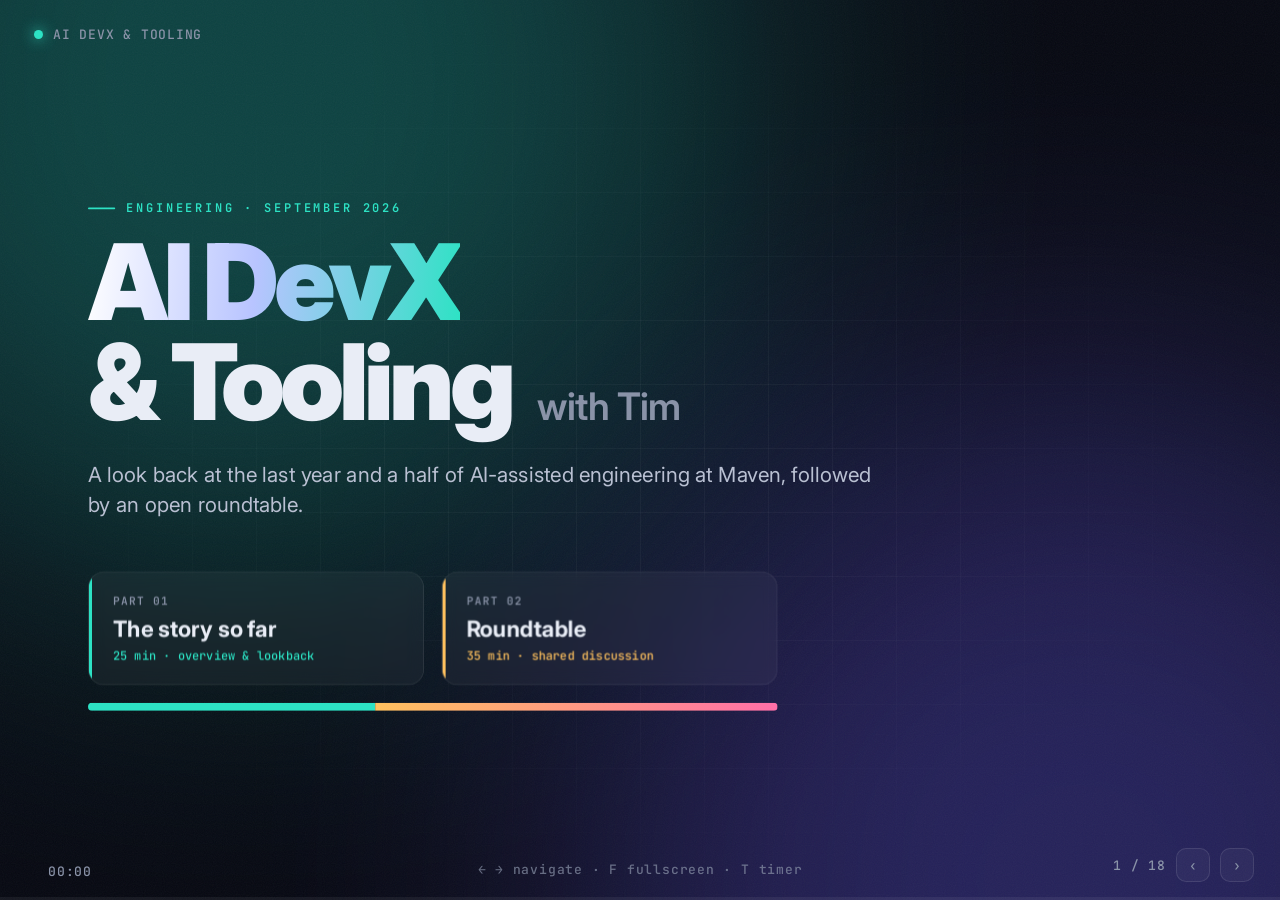
==== commit 9f13a1a6: "Updates" ====
--- a/AI_Tooling.html
+++ b/AI_Tooling.html
@@ -160,6 +160,17 @@
 .mark{stroke:rgba(255,193,94,.55);stroke-dasharray:4 5}
 .markdot{fill:#1d1a12;stroke:var(--amber);stroke-width:1.5}
 .marknum{fill:var(--amber);font:700 13px var(--mono)}
+.mix{display:grid;grid-template-columns:1fr 320px;gap:24px;flex:1;min-height:0}
+.mix-side{display:flex;flex-direction:column;gap:14px}
+.mcard{flex:1;border-radius:18px;background:var(--panel);border:1px solid var(--line);border-left:4px solid var(--c);padding:14px 20px;display:flex;flex-direction:column;justify-content:center}
+.mcard .k{font:600 13px var(--mono);letter-spacing:.12em;text-transform:uppercase;color:var(--c)}
+.mcard .big{font-size:30px;font-weight:800;margin:4px 0 2px;white-space:nowrap}
+.mcard .src{font-size:14px;color:var(--muted)}
+.segpct{fill:#fff;font:700 12px var(--mono);opacity:0;transition:opacity .5s;transition-delay:calc(var(--d,0ms) + 1100ms)}
+.slide.active .segpct{opacity:.85}
+.sweep{transform-box:fill-box;transform-origin:left;transform:scaleX(0);transition:transform 1.4s cubic-bezier(.4,.1,.2,1) .2s}
+.slide.active .sweep{transform:scaleX(1)}
+.mixdocs{fill:var(--amber)}
 .notes{display:flex;flex-wrap:wrap;gap:10px 28px;margin-top:18px;font-size:15px;color:#aeb6c8}
 .notes b{display:inline-grid;place-items:center;width:22px;height:22px;border-radius:50%;border:1.5px solid var(--amber);color:var(--amber);font:700 12px var(--mono);margin-right:8px}
 
@@ -359,6 +370,21 @@
     <div class="legend r" style="--i:2"><span><i style="background:var(--teal)"></i>Total changed lines / quarter</span><span><i style="background:var(--violet)"></i>Total LOC</span></div></div>
   <div class="panel r" style="--i:3;flex:1"><svg id="c-volume"></svg></div>
   <div class="notes r" style="--i:4"><span><b>1</b>3-month holiday deploy freeze</span><span><b>2</b>Post-freeze catch-up · Cursor enabled</span><span><b>3</b>Contractors · Sonnet 4.5 · Cursor 2.0 · Bugbot</span></div>
+</section>
+
+<!-- 8b. Contribution mix -->
+<section class="slide" data-section="lookback">
+  <div class="head"><div><div class="eyebrow r">The view from web · share of lines of code by type</div><h2 class="r" style="--i:1;white-space:nowrap">More <span class="grad">docs, comments, and tests</span></h2></div></div>
+  <div class="mix">
+    <div class="panel r" style="--i:3"><h4><span></span><span class="legend" id="mix-legend"></span></h4><svg id="c-mix"></svg></div>
+    <div class="mix-side">
+      <div class="mcard r" style="--i:4;--c:var(--amber)"><div class="k">Docs &amp; comments</div><div class="big">12.9×</div><div class="src">7.7k → 99k lines</div></div>
+      <div class="mcard r" style="--i:5;--c:var(--teal)"><div class="k">Tests</div><div class="big">4.1×</div><div class="src">96k → 398k lines</div></div>
+      <div class="mcard r" style="--i:6;--c:var(--violet)"><div class="k">JS/TS</div><div class="big">3.0×</div><div class="src">171k → 504k lines</div></div>
+      <div class="mcard r" style="--i:7;--c:#6b7490"><div class="k">Styles &amp; other</div><div class="big">4.5×</div><div class="src">32k → 144k lines</div></div>
+    </div>
+  </div>
+  <div class="foot r" style="--i:8">* 2026 Q3 is quarter-to-date.</div>
 </section>
 
 <!-- 8. Volume table -->
@@ -511,6 +537,7 @@
   <div class="eyebrow r" style="justify-content:center">AI DevX &amp; Tooling with Tim</div>
   <h1 class="r" style="--i:1"><span class="grad-warm">Thank you</span></h1>
   <p class="lede r" style="--i:2;margin:30px auto 0">Questions, ideas, and hot takes are always welcome.</p>
+  <div class="r" style="--i:3;margin-top:48px;font:500 15px var(--mono);letter-spacing:.08em;color:var(--muted)">✦ This deck was generated with Opus 5.5</div>
 </section>
 
 </main>
@@ -594,6 +621,44 @@
   sub:V.tg.map(g=>g==null?{t:'—'}:{t:(g>0?'+':'')+g+'%',c:g>=0?'up':'down'}),subTitle:'QoQ',
   series:[{type:'bar',data:V.total,color:'#2de2c4',fmt:k,hl:i=>i>=8?'#ffc15e':null},{type:'line',data:V.loc,color:'#9d8cff',axis:'right'}]});
 
+/* ================= contribution mix (stacked) ================= */
+(()=>{
+  const MIX=[
+    {n:'JS/TS',c:'#9d8cff',d:[170566,185307,231059,226020,228431,216195,235357,261670,321300,419708,503550]},
+    {n:'Tests',c:'#2de2c4',d:[96207,105506,141483,131902,138456,144458,161101,182135,218508,288736,398488]},
+    {n:'Styles & other',c:'#6b7490',d:[31842,41047,50948,53362,55013,56013,59325,68859,99999,123660,144482]},
+    {n:'Docs & comments',c:'#ffc15e',d:[7660,9162,11522,12305,12858,14353,24676,33037,42975,61774,98704]},
+  ];
+  const tot=Q.map((_,i)=>MIX.reduce((s,m)=>s+m.d[i],0));
+  document.getElementById('mix-legend').innerHTML=[...MIX].reverse().map(m=>`<span><i style="background:${m.c}"></i>${m.n}</span>`).join('');
+  const svg=document.getElementById('c-mix'),W=1180,H=560,m={t:44,r:16,b:78,l:66};
+  svg.setAttribute('viewBox',`0 0 ${W} ${H}`);
+  const iw=W-m.l-m.r,ih=H-m.t-m.b,n=Q.length,band=iw/n,cx=i=>band*i+band/2,Y=p=>ih-p/100*ih;
+  const g=el('g',{transform:`translate(${m.l},${m.t})`},svg);
+  for(let i=0;i<=4;i++){const yy=Y(i*25);el('line',{x1:0,x2:iw,y1:yy,y2:yy,class:'gridline'},g);txt(g,-14,yy+5,i*25+'%','tick','end')}
+  const defs=svg.querySelector('defs')||el('defs',{},svg),clip='mixclip';
+  el('rect',{x:0,y:-40,width:iw,height:ih+40,class:'sweep'},el('clipPath',{id:clip},defs));
+  const areas=el('g',{'clip-path':`url(#${clip})`},g);
+  const share=MIX.map(s=>s.d.map((v,i)=>v/tot[i]*100));
+  let base=Q.map(()=>0);
+  MIX.forEach((s,si)=>{
+    const top=base.map((b,i)=>b+share[si][i]);
+    const upper=top.map((v,i)=>`${cx(i)},${Y(v)}`),lower=base.map((v,i)=>`${cx(i)},${Y(v)}`).reverse();
+    el('path',{d:`M${upper.join('L')}L${lower.join('L')}Z`,fill:s.c,'fill-opacity':.42},areas);
+    el('path',{d:'M'+upper.join('L'),fill:'none',stroke:s.c,'stroke-width':2.5},areas);
+    Q.forEach((_,i)=>{const p=share[si][i],d=`--d:${i*90}ms`;
+      if(si===MIX.length-1)txt(g,cx(i),Y(top[i])-14,p.toFixed(1)+'%','val mixdocs').setAttribute('style',d);
+      else if(Y(base[i])-Y(top[i])>=22)txt(g,cx(i),(Y(base[i])+Y(top[i]))/2+4,Math.round(p)+'%','segpct').setAttribute('style',d);
+    });
+    base=top;
+  });
+  Q.forEach((q,i)=>{
+    txt(g,cx(i),ih+28,'20'+q+(i===n-1?'*':''),'tick'+(i===n-1?' now':''));
+    txt(g,cx(i),ih+58,k(tot[i]),'sub');
+  });
+  txt(g,-14,ih+58,'LOC','sub','end');
+})();
+
 /* ================= tables ================= */
 function table(host,cols,rows,tags){
   const maxes=cols.map((c,j)=>c.heat?Math.max(...rows.map(r=>r[j]??0)):0);
